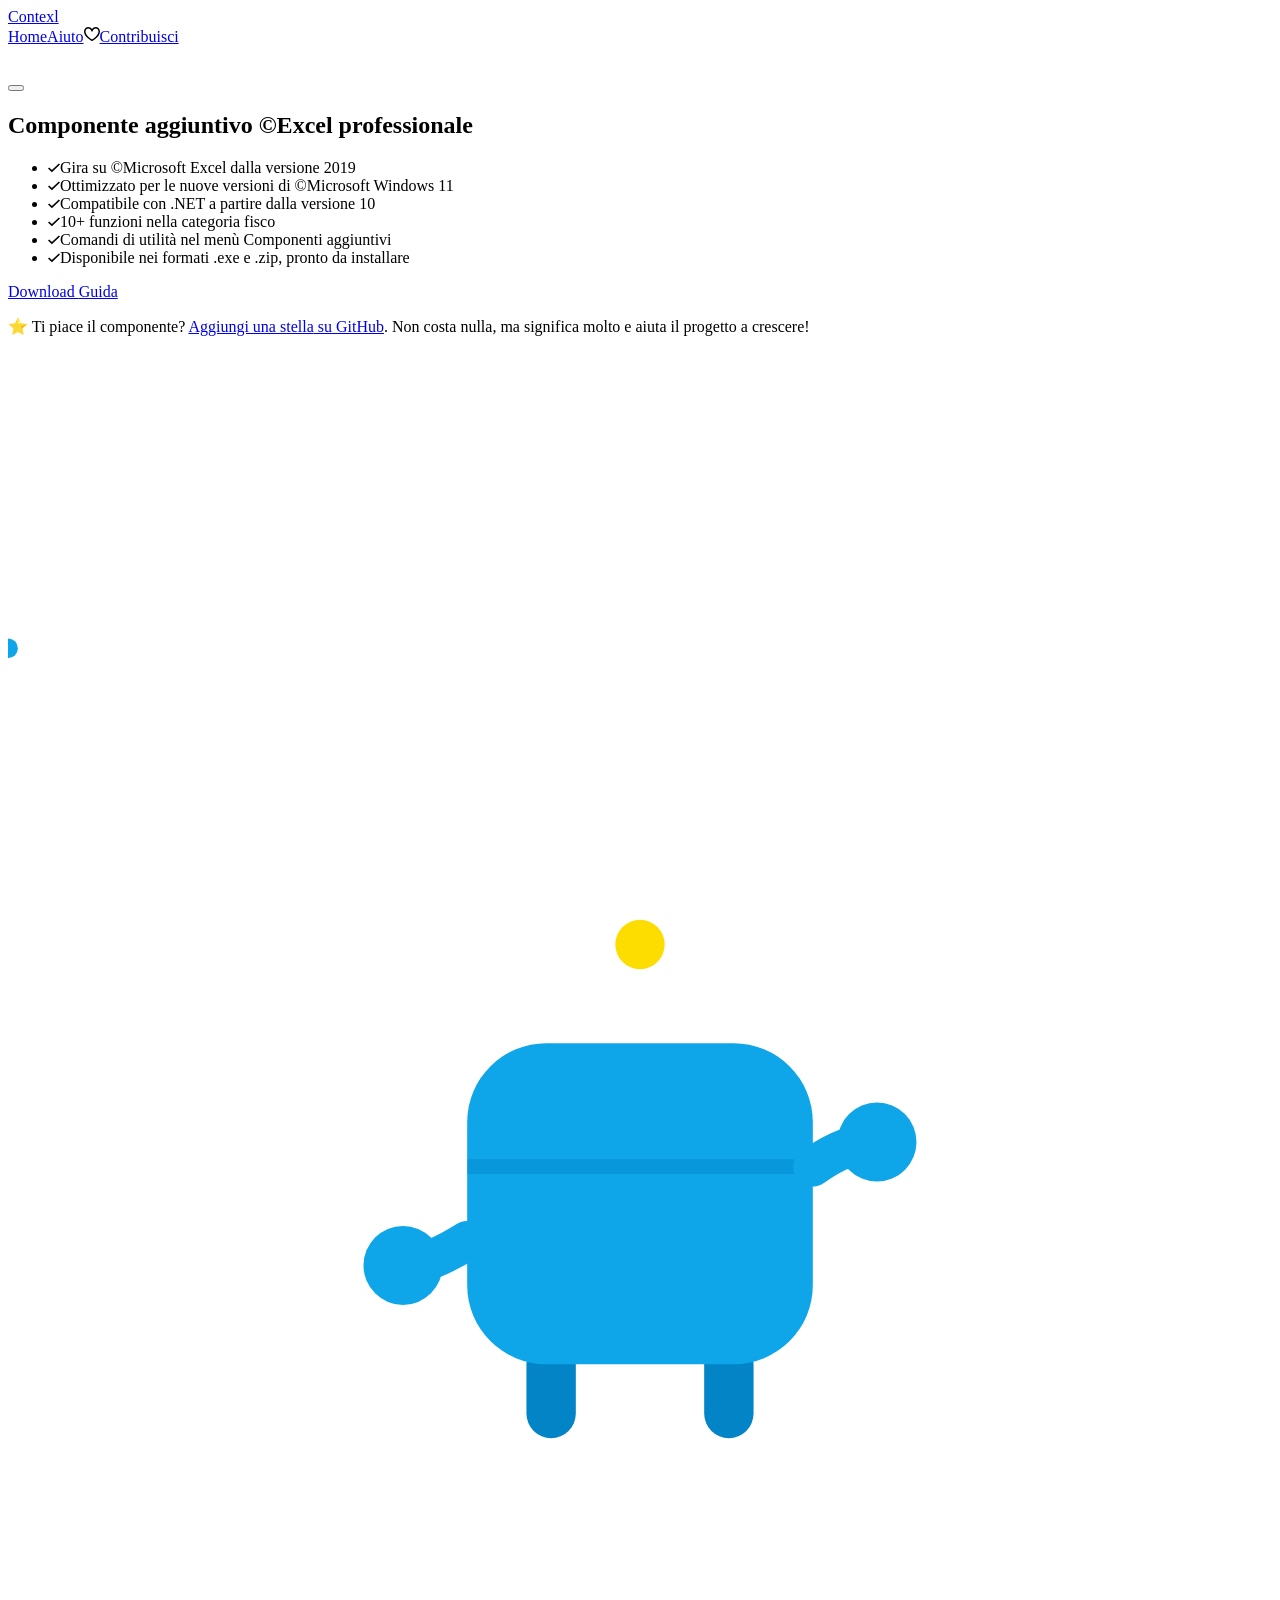
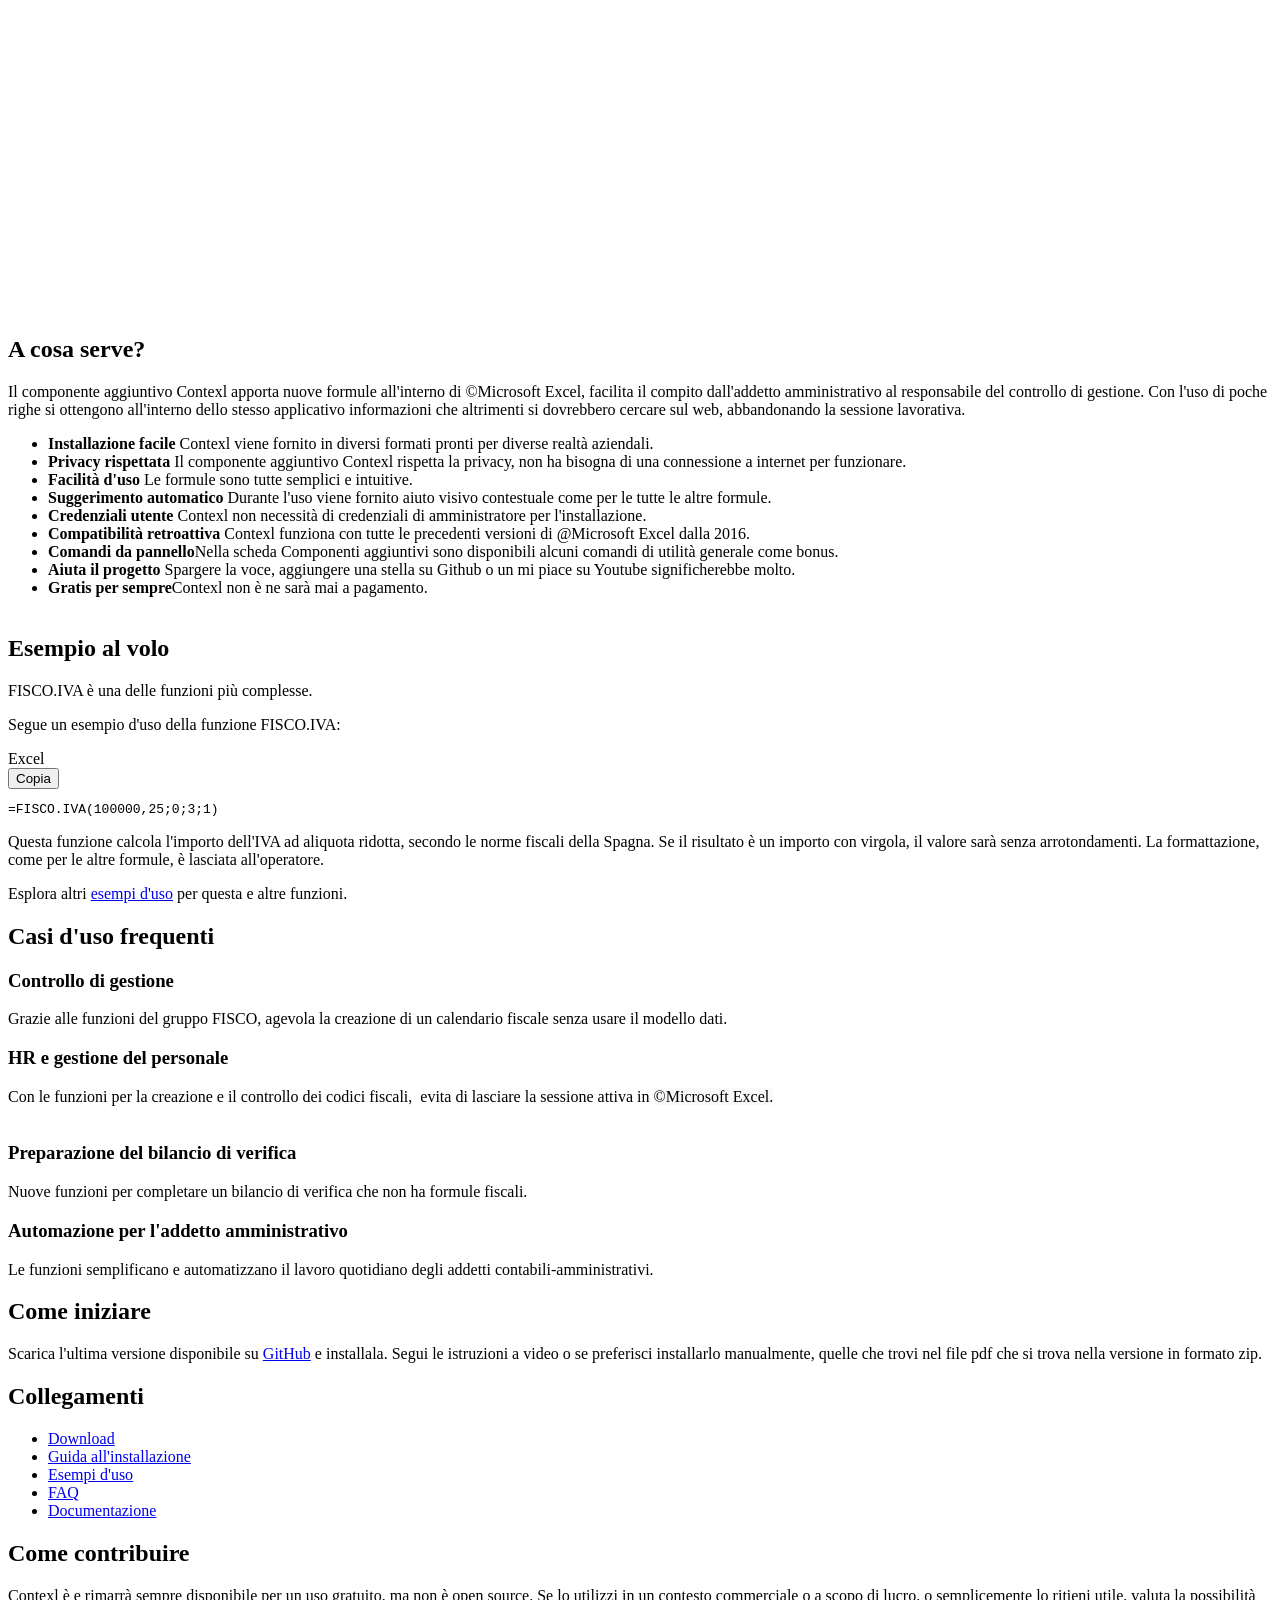
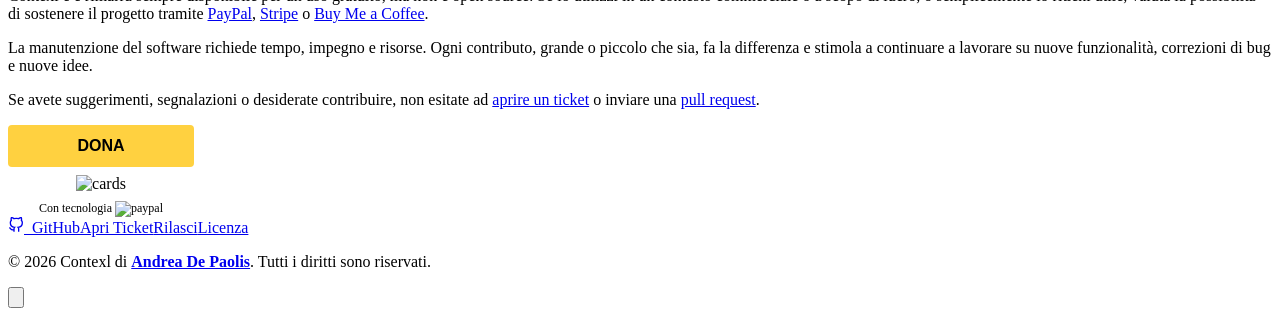
==== index.html @ 37ba0ae5 "Add files via upload" ====
<!DOCTYPE html>
<html data-bs-theme="light" lang="it" data-theme="light">

<head>
    <meta charset="utf-8">
    <meta name="viewport" content="width=device-width, initial-scale=1.0, shrink-to-fit=no">
    <title>Contexl - Componente aggiuntivo professionale</title>
    <link rel="stylesheet" href="assets/bootstrap/css/bootstrap.min.css">
    <link rel="stylesheet" href="assets/css/styles.min.css">
<script src="main.js"></script>
<script src="https://www.paypal.com/sdk/js?client-id=BAAHkOGiuyd2iNmfBB-Cjw0brHbDSyzAOmmFbM7K9xGshnULQx1wae1XHK-_aIw20QmLgxrVrtT_8zZmTE&components=hosted-buttons&disable-funding=venmo&currency=EUR">
</script>
</head>

<body>
    <header>
        <nav class="header-nav"><a class="header-contexl" href="https://www.andreadepaolis.com/" aria-current="page">Contexl</a>
            <div id="nav-links" class="nav-links"><a href="https://www.andreadepaolis.com" class="header-link selected" aria-current="page">Home</a><a class="header-link" href="guida.html" target="_blank" rel="noopener noreferrer" aria-label="Vedi documentazione" title="Vedi documentazione">Aiuto</a><a class="header-link support-link" href="#support" aria-label="Contribuisci" title="Contribuisci"><svg aria-hidden="true" height="16" viewbox="0 0 16 16" width="16" data-view-component="true" class="heart"><path d="m8 14.25.345.666a.75.75 0 0 1-.69 0l-.008-.004-.018-.01a7.152 7.152 0 0 1-.31-.17 22.055 22.055 0 0 1-3.434-2.414C2.045 10.731 0 8.35 0 5.5 0 2.836 2.086 1 4.25 1 5.797 1 7.153 1.802 8 3.02 8.847 1.802 10.203 1 11.75 1 13.914 1 16 2.836 16 5.5c0 2.85-2.045 5.231-3.885 6.818a22.066 22.066 0 0 1-3.744 2.584l-.018.01-.006.003h-.002ZM4.25 2.5c-1.336 0-2.75 1.164-2.75 3 0 2.15 1.58 4.144 3.365 5.682A20.58 20.58 0 0 0 8 13.393a20.58 20.58 0 0 0 3.135-2.211C12.92 9.644 14.5 7.65 14.5 5.5c0-1.836-1.414-3-2.75-3-1.373 0-2.609.986-3.029 2.456a.749.749 0 0 1-1.442 0C6.859 3.486 5.623 2.5 4.25 2.5Z"></path></svg>Contribuisci</a></div>
            <div class="header-actions"><a class="github-link" href="https://github.com/AndreaMDePaolis/Contexl" target="_blank" rel="noopener noreferrer" aria-label="vai al repository di GitHub" title="vai al repository di GitHub"><svg height="24" viewbox="0 0 16 16" width="24" aria-hidden="true" fill="white"><path fill-rule="evenodd" d="M8 0C3.58 0 0 3.58 0 8a8.01 8.01 0 0 0 5.47 7.59c.4.07.55-.17.55-.38
             0-.19-.01-.82-.01-1.49-2 .37-2.53-.49-2.69-.94-.09-.23-.48-.94-.82-1.13-.28-.15-.68-.52
             -.01-.53.63-.01 1.08.58 1.23.82.72 1.21 1.87.87 2.33.66.07-.52.28-.87.51-1.07
             -1.78-.2-3.64-.89-3.64-3.95 0-.87.31-1.59.82-2.15-.08-.2-.36-1.02.08-2.12
             0 0 .67-.21 2.2.82a7.65 7.65 0 0 1 4 0c1.53-1.03 2.2-.82 2.2-.82.44 1.1.16 1.92
             .08 2.12.51.56.82 1.27.82 2.15 0 3.07-1.87 3.75-3.65 3.95.29.25.54.73.54 1.48
             0 1.07-.01 1.93-.01 2.2 0 .21.15.46.55.38A8.01 8.01 0 0 0 16 8c0-4.42-3.58-8-8-8z"></path></svg></a></div>
            <div class="hamburger-container"><button class="hamburger" id="hamburger-menu" aria-label="Toggle navigation" aria-expanded="false" type="button"><span></span><span></span><span></span></button></div>
            <div class="nav-overlay" aria-hidden="true"></div>
        </nav>
        <section class="hero">
            <div class="hero-container">
                <div class="hero-text">
                    <h1>Componente aggiuntivo ©Excel professionale</h1>
                    <ul class="hero-list">
                        <li><svg class="check-icon" width="12" height="10" viewbox="0 0 12 10" fill="none" xmlns="http://www.w3.org/2000/svg"><path d="M10.8519 0.52594L3.89189 7.10404L1.14811 4.51081L0 5.59592L3.89189 9.27426L12 1.61105L10.8519 0.52594Z" fill="currentColor"></path></svg><span>Gira su ©Microsoft Excel dalla versione 2019</span></li>
                        <li><svg class="check-icon" width="12" height="10" viewbox="0 0 12 10" fill="none" xmlns="http://www.w3.org/2000/svg"><path d="M10.8519 0.52594L3.89189 7.10404L1.14811 4.51081L0 5.59592L3.89189 9.27426L12 1.61105L10.8519 0.52594Z" fill="currentColor"></path></svg><span>Ottimizzato per le nuove versioni di ©Microsoft Windows 11</span></li>
                        <li><svg class="check-icon" width="12" height="10" viewbox="0 0 12 10" fill="none" xmlns="http://www.w3.org/2000/svg"><path d="M10.8519 0.52594L3.89189 7.10404L1.14811 4.51081L0 5.59592L3.89189 9.27426L12 1.61105L10.8519 0.52594Z" fill="currentColor"></path></svg><span>Compatibile con .NET a partire dalla versione 10</span></li>
                        <li><svg class="check-icon" width="12" height="10" viewbox="0 0 12 10" fill="none" xmlns="http://www.w3.org/2000/svg"><path d="M10.8519 0.52594L3.89189 7.10404L1.14811 4.51081L0 5.59592L3.89189 9.27426L12 1.61105L10.8519 0.52594Z" fill="currentColor"></path></svg><span>10+ funzioni nella categoria fisco</span></li>
                        <li><svg class="check-icon" width="12" height="10" viewbox="0 0 12 10" fill="none" xmlns="http://www.w3.org/2000/svg"><path d="M10.8519 0.52594L3.89189 7.10404L1.14811 4.51081L0 5.59592L3.89189 9.27426L12 1.61105L10.8519 0.52594Z" fill="currentColor"></path></svg><span>Comandi di utilità nel menù Componenti aggiuntivi</span></li>
                        <li><svg class="check-icon" width="12" height="10" viewbox="0 0 12 10" fill="none" xmlns="http://www.w3.org/2000/svg"><path d="M10.8519 0.52594L3.89189 7.10404L1.14811 4.51081L0 5.59592L3.89189 9.27426L12 1.61105L10.8519 0.52594Z" fill="currentColor"></path></svg><span>Disponibile nei formati .exe e .zip, pronto da installare</span></li>
                    </ul>
                    <div class="cta"><a class="cta-btn" href="https://github.com/AndreaMDePaolis/Contexl/releases/latest" target="_blank" rel="noopener noreferrer" aria-label="Download">Download </a><a class="cta-btn cta-btn-secondary" href="guida.html" target="_blank" rel="noopener noreferrer" aria-label="Comincia">Guida</a></div>
                    <div class="star">
                        <p>⭐ Ti piace il componente?&nbsp;<a href="https://github.com/AndreaMDePaolis/contexl/">Aggiungi una stella</a><a href="https://github.com/AndreaMDePaolis/contexl/" target="_blank">&nbsp;su GitHub</a>. Non costa nulla, ma significa molto e aiuta il progetto a crescere!</p>
                    </div>
                </div>
                <div class="hero-figure"><svg class="mascot-contexl" xmlns="http://www.w3.org/2000/svg" viewBox="0 -120 512 632" aria-hidden="true">
                            <line stroke="#99CBD7" stroke-width="14"></line>
                            <line stroke="#99CBD7" stroke-width="14"></line>
                            <line stroke="#99CBD7" stroke-width="14"></line>
                            <line stroke="#99CBD7" stroke-width="14"></line>
                            <line stroke="#99CBD7" stroke-width="14"></line>
                            <line stroke="#99CBD7" stroke-width="14"></line>
                            <line stroke="#99CBD7" stroke-width="14"></line>
                            <line stroke="#99CBD7" stroke-width="14"></line>
                            <rect x="210" y="280" width="20" height="40" rx="10" fill="#0284c7"></rect>
                            <rect x="282" y="280" width="20" height="40" rx="10" fill="#0284c7"></rect>
                            <rect x="186" y="160" width="140" height="130" rx="32" fill="#0ea5e9"></rect>
                            <path d="M 186 210 L 326 210" stroke="#0284c7" stroke-width="6" opacity="0.4"></path>
                            <line stroke="#0ea5e9" stroke-width="8" stroke-linecap="round"></line>
                            <circle cx="256" cy="120" r="10" fill="#FDDD00"></circle>
                            <path d="M 186 240 Q 170 250 160 250" fill="none" stroke="#0ea5e9" stroke-width="16" stroke-linecap="round"></path>
                            <circle cx="160" cy="250" r="16" fill="#0ea5e9"></circle>
                            <path d="M 326 210 Q 340 200 352 200" fill="none" stroke="#0ea5e9" stroke-width="16" stroke-linecap="round"></path>
                            <circle cx="352" cy="200" r="16" fill="#0ea5e9"></circle>
                        </svg></div>
            </div>
        </section>
    </header>
    <main class="container">
        <section class="features-grid">
            <h2>A cosa serve?</h2>
            <p class="features-intro">Il componente aggiuntivo Contexl apporta nuove formule all'interno di ©Microsoft Excel, facilita il compito dall'addetto amministrativo al responsabile del controllo di gestione. Con l'uso di poche righe si ottengono all'interno dello stesso applicativo informazioni che altrimenti si dovrebbero cercare sul web, abbandonando la sessione lavorativa.</p>
            <ul>
                <li><strong>Installazione facile</strong> Contexl viene fornito in diversi formati pronti per diverse realtà aziendali. </li>
                <li><strong>Privacy rispettata</strong> Il componente aggiuntivo Contexl rispetta la privacy, non ha bisogna di una connessione a internet per funzionare. </li>
                <li><strong>Facilità d'uso</strong> Le formule sono tutte semplici e intuitive. </li>
                <li><strong>Suggerimento automatico</strong> Durante l'uso viene fornito aiuto visivo contestuale come per le tutte le altre formule. </li>
                <li><strong>Credenziali utente</strong> Contexl non necessità di credenziali di amministratore per l'installazione.</li>
                <li><strong>Compatibilità retroattiva</strong> Contexl funziona con tutte le precedenti versioni di @Microsoft Excel dalla 2016. </li>
                <li><strong>Comandi da pannello</strong>Nella scheda Componenti aggiuntivi sono disponibili alcuni comandi di utilità generale come bonus. </li>
                <li><strong>Aiuta il progetto</strong> Spargere la voce, aggiungere una stella su Github o un mi piace su Youtube significherebbe molto.</li>
                <li><strong>Gratis per sempre</strong>Contexl non è ne sarà mai a pagamento.<br><br></li>
            </ul>
        </section>
        <section>
            <h2>Esempio al volo</h2>
            <p>FISCO.IVA è una delle funzioni più complesse.</p>
            <p>Segue un esempio d'uso della funzione FISCO.IVA:</p>
            <div class="code-block">
                <div class="code-header"><span>Excel</span></div><button class="copy-btn" type="button" aria-label="Copia l'esempio">Copia</button><pre><code>=FISCO.IVA(100000,25;0;3;1)</code></pre>
            </div>
            <p>Questa funzione calcola l'importo dell'IVA ad aliquota ridotta, secondo le norme fiscali della Spagna. Se il risultato è un importo con virgola,&nbsp;il valore sarà senza arrotondamenti. La formattazione, come per le altre formule, è lasciata all'operatore.</p>
            <p>Esplora altri&nbsp;<a href="https://contexl.ilgeko.net" target="_blank">esempi d'uso</a>&nbsp;per questa e altre funzioni.</p>
        </section>
        <section class="use-cases">
            <h2>Casi d'uso frequenti</h2>
            <div class="use-cases-grid">
                <div class="use-case-item">
                    <h3>Controllo di gestione</h3>
                    <p>Grazie alle funzioni del gruppo FISCO, agevola la creazione di un calendario fiscale senza usare il modello dati.</p>
                </div>
                <div class="use-case-item">
                    <h3>HR e gestione del personale</h3>
                    <p>Con le funzioni per la creazione e il controllo dei codici fiscali,&nbsp; evita di lasciare la sessione attiva in&nbsp;<span style="background-color: rgb(249, 249, 249);">©Microsoft Excel.</span><br><br></p>
                </div>
                <div class="use-case-item">
                    <h3>Preparazione del bilancio di verifica</h3>
                    <p>Nuove funzioni per completare un bilancio di verifica che non ha formule fiscali.</p>
                </div>
                <div class="use-case-item">
                    <h3>Automazione per l'addetto amministrativo</h3>
                    <p>Le funzioni semplificano e automatizzano il lavoro quotidiano degli addetti contabili-amministrativi.</p>
                </div>
            </div>
        </section>
        <section></section>
        <section>
            <h2>Come iniziare</h2>
            <p>Scarica l'ultima versione disponibile su&nbsp;<a href="https://github.com/AndreaMDePaolis/Contexl/releases/latest" target="_blank">GitHub</a>&nbsp;e installala. Segui le istruzioni a video o se preferisci installarlo manualmente, quelle che trovi nel file pdf che si trova nella versione in formato zip.</p>
        </section>
        <section>
            <h2>Collegamenti</h2>
            <ul>
                <li><a href="https://github.com/AndreaMDePaolis/Contexl/releases/latest" target="_blank">Download</a></li>
                <li><a href="https://github.com/AndreaMDePaolis/Contexl#" target="_blank">Guida </a><a href="guida.html#installazione" target="_blank">all'installazione</a></li>
                <li><a href="guida.html#esempi" target="_blank">Esempi d'uso</a></li>
                <li><a href="guida.html#faq" target="_blank">FAQ</a></li>
                <li><a href="guida.html" target="_blank">Documentazione</a></li>
            </ul>
        </section>
        <section id="support">
            <h2>Come contribuire</h2>
            <p>Contexl è e rimarrà sempre disponibile per un uso gratuito, ma non è open source. Se lo utilizzi in un contesto commerciale o a scopo di lucro, o semplicemente lo ritieni utile, valuta la possibilità di sostenere il progetto tramite <a href="#containpaypal">PayPal</a>, <a href="https://donate.stripe.com/3cI5kD2RDdowadka6m38400" title="Stripe">Stripe</a>&nbsp;o&nbsp;<a href="https://www.buymeacoffee.com/andreamdepaolis" target="_blank" title="Buy me a coffee">Buy Me a Coffee</a>.</p>
            <p>La manutenzione del software richiede tempo, impegno e risorse. Ogni contributo, grande o piccolo che sia, fa la differenza e stimola a continuare a lavorare su nuove funzionalità, correzioni di bug e nuove idee.</p>
            <p>Se avete suggerimenti, segnalazioni o desiderate contribuire, non esitate ad <a href="https://github.com/AndreaMDePaolis/Contexl/issues" target="_blank">aprire un ticket</a>&nbsp;o inviare una&nbsp;<a href="https://github.com/AndreaMDePaolis/Contexl/pulls" target="_blank">pull request</a>.</p>
            <div id="containpaypal"><div>
  <style>.pp-CXESKQQCPYN6Y{text-align:center;border:none;border-radius:0.25rem;min-width:11.625rem;padding:0 2rem;height:2.625rem;font-weight:bold;background-color:#FFD140;color:#000000;font-family:"Helvetica Neue",Arial,sans-serif;font-size:1rem;line-height:1.25rem;cursor:pointer;}</style>
  <form action="https://www.paypal.com/ncp/payment/CXESKQQCPYN6Y" method="post" target="_blank" style="display:inline-grid;justify-items:center;align-content:start;gap:0.5rem;">
    <input class="pp-CXESKQQCPYN6Y" type="submit" value="DONA" />
    <img src=https://www.paypalobjects.com/images/Debit_Credit_APM.svg alt="cards" />
    <section style="font-size: 0.75rem;"> Con tecnologia <img src="https://www.paypalobjects.com/paypal-ui/logos/svg/paypal-wordmark-color.svg" alt="paypal" style="height:0.875rem;vertical-align:middle;"/></section>
  </form>
</div></div>
        </section>
    </main>
    <footer>
        <div class="footer-links"><a href="https://github.com/AndreaMDePaolis/Contexl" target="_blank" rel="noopener noreferrer"><svg class="icon" width="16" height="16" viewbox="0 0 24 24" fill="none" stroke="currentColor" stroke-width="2"><path d="M9 19c-5 1.5-5-2.5-7-3m14 6v-3.87a3.37 3.37 0 0 0-.94-2.61c3.14-.35 6.44-1.54 6.44-7A5.44 5.44 0 0 0 20 4.77 5.07 5.07 0 0 0 19.91 1S18.73.65 16 2.48a13.38 13.38 0 0 0-7 0C6.27.65 5.09 1 5.09 1A5.07 5.07 0 0 0 5 4.77a5.44 5.44 0 0 0-1.5 3.78c0 5.42 3.3 6.61 6.44 7A3.37 3.37 0 0 0 9 18.13V22"></path></svg>&nbsp; GitHub</a><a href="https://github.com/AndreaMDePaolis/Contexl/issues" target="_blank" rel="noopener noreferrer">Apri Ticket</a><a href="https://github.com/AndreaMDePaolis/Contexl/releases" target="_blank" rel="noopener noreferrer">Rilasci</a><a href="https://github.com/AndreaMDePaolis/Contexl/blob/main/LICENSE" target="_blank" rel="noopener noreferrer">Licenza</a></div>
        <p>© <span id="year">2026</span> Contexl di <a href="https://github.com/AndreaMDePaolis"><strong>Andrea De Paolis</strong></a>. Tutti i diritti sono riservati.</p>
    </footer><button id="back-to-top" type="button" aria-label="Back to top" title="Back to top"><svg viewbox="0 0 24 24"><path fill-rule="evenodd" d="M11.4697 8.46967C11.7626 8.17678 12.2374 8.17678 12.5303 8.46967L18.5303 14.4697C18.8232 14.7626 18.8232 15.2374 18.5303 15.5303C18.2374 15.8232 17.7626 15.8232 17.4697 15.5303L12 10.0607L6.53033 15.5303C6.23744 15.8232 5.76256 15.8232 5.46967 15.5303C5.17678 15.2374 5.17678 14.7626 5.46967 14.4697L11.4697 8.46967Z"></path></svg></button>
    <script src="assets/bootstrap/js/bootstrap.min.js"></script>
    <script src="assets/js/script.min.js"></script>
</body>

</html>
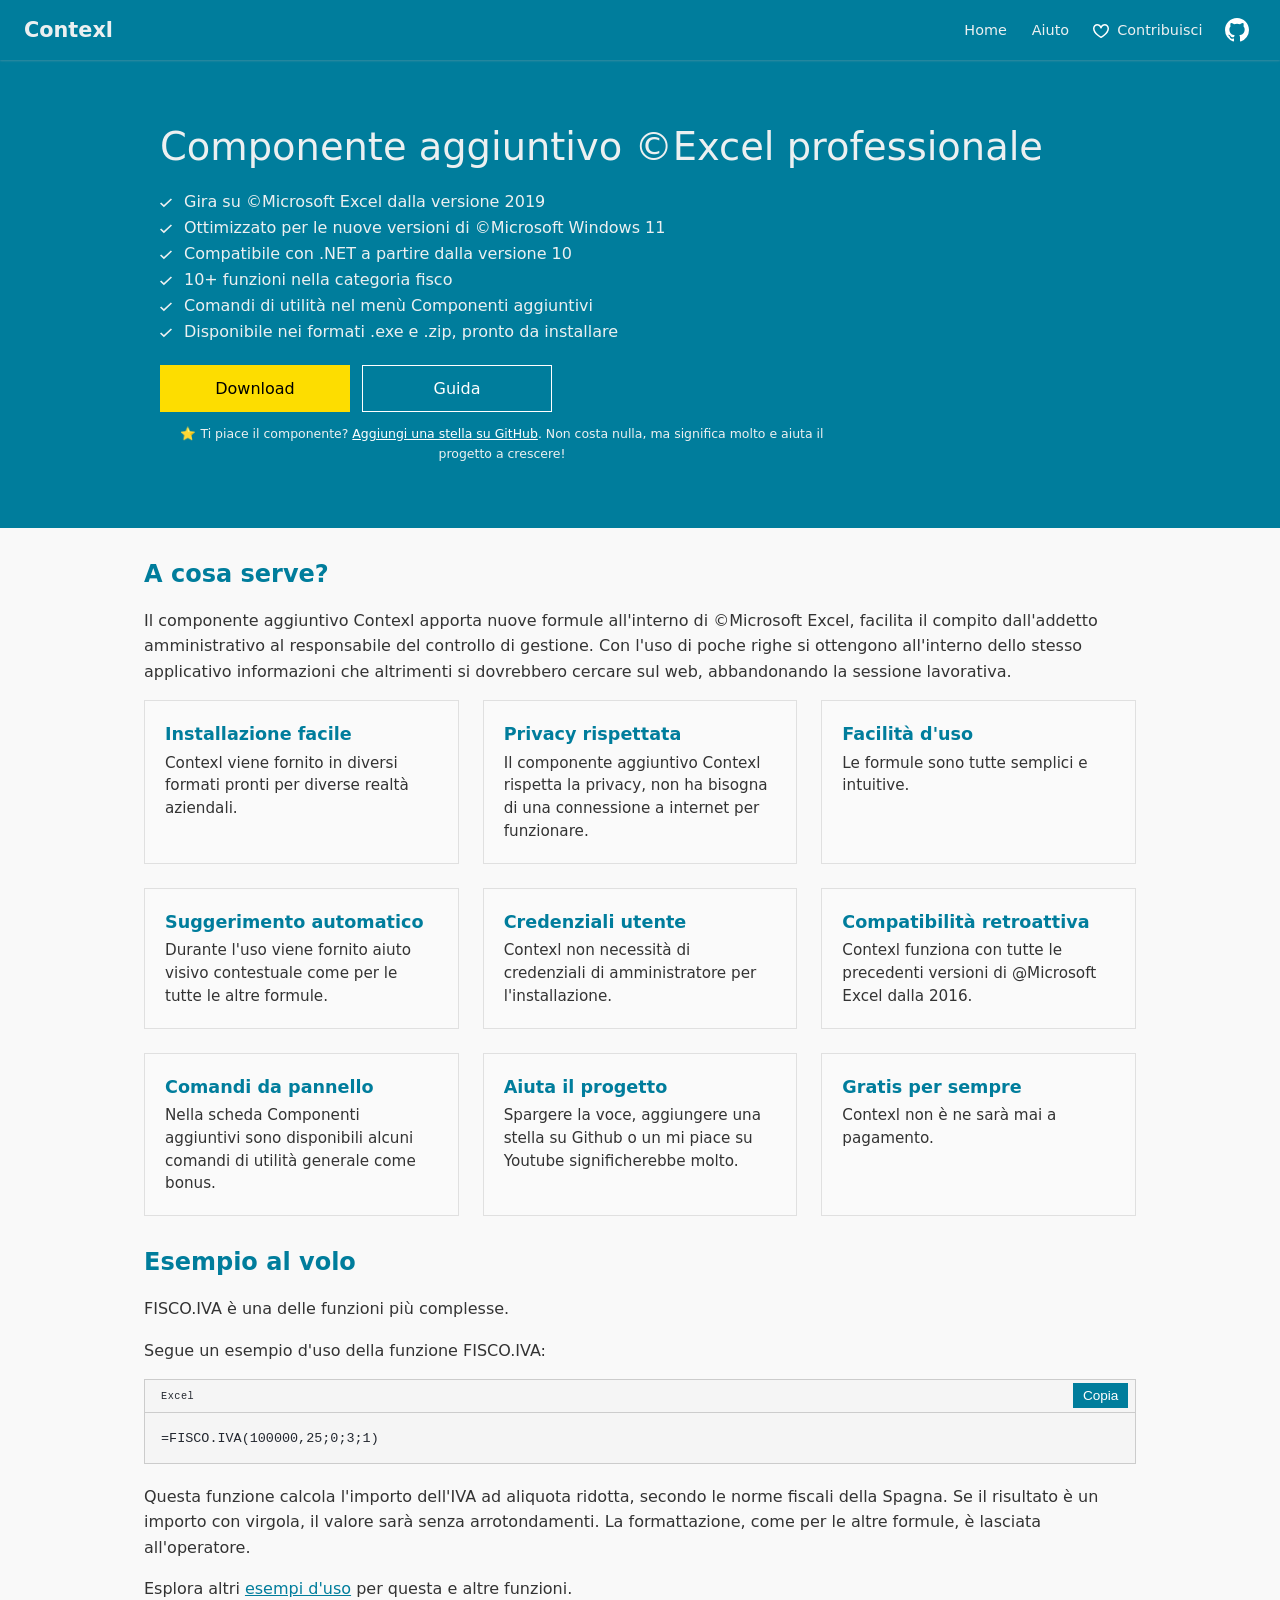
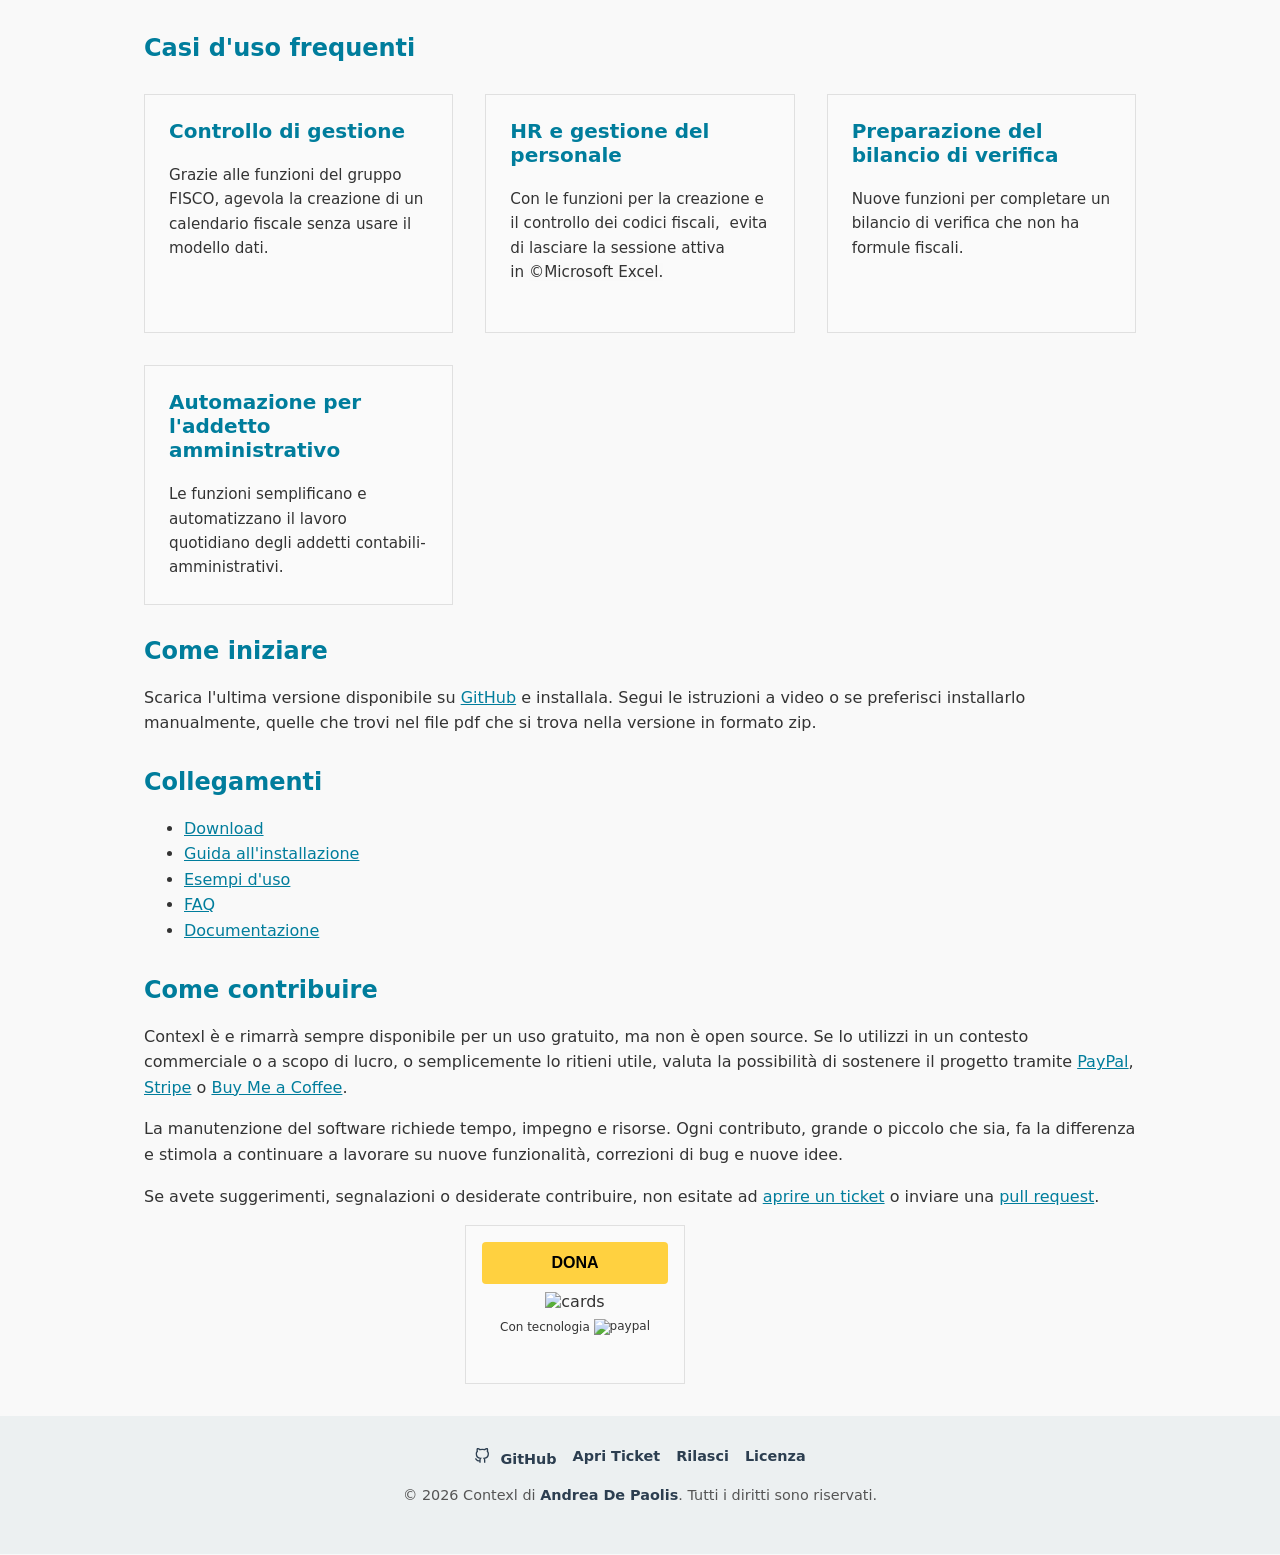
==== commit 428f803f: "Update link for usage examples in index.html" ====
--- a/index.html
+++ b/index.html
@@ -90,7 +90,7 @@
                 <div class="code-header"><span>Excel</span></div><button class="copy-btn" type="button" aria-label="Copia l'esempio">Copia</button><pre><code>=FISCO.IVA(100000,25;0;3;1)</code></pre>
             </div>
             <p>Questa funzione calcola l'importo dell'IVA ad aliquota ridotta, secondo le norme fiscali della Spagna. Se il risultato è un importo con virgola,&nbsp;il valore sarà senza arrotondamenti. La formattazione, come per le altre formule, è lasciata all'operatore.</p>
-            <p>Esplora altri&nbsp;<a href="https://contexl.ilgeko.net" target="_blank">esempi d'uso</a>&nbsp;per questa e altre funzioni.</p>
+            <p>Esplora altri&nbsp;<a href="guida.html#esempi" target="_blank">esempi d'uso</a>&nbsp;per questa e altre funzioni.</p>
         </section>
         <section class="use-cases">
             <h2>Casi d'uso frequenti</h2>
@@ -151,4 +151,4 @@
     <script src="assets/js/script.min.js"></script>
 </body>
 
-</html>+</html>
--- a/assets/css/styles.min.css
+++ b/assets/css/styles.min.css
@@ -0,0 +1 @@
+.features-grid li:hover,.use-case-item:hover{border-color:var(--primary)}:root,[data-bs-theme=light]{--bs-primary:#007d9c;--bs-primary-rgb:0,125,156;--bs-primary-text-emphasis:#00323E;--bs-primary-bg-subtle:#CCE5EB;--bs-primary-border-subtle:#99CBD7;--bs-success:#18b56c;--bs-success-rgb:24,181,108;--bs-success-text-emphasis:#0A482B;--bs-success-bg-subtle:#D1F0E2;--bs-success-border-subtle:#A3E1C4;--bs-info:#61b2c2;--bs-info-rgb:97,178,194;--bs-info-text-emphasis:#27474E;--bs-info-bg-subtle:#DFF0F3;--bs-info-border-subtle:#C0E0E7;--bs-warning:#fddd00;--bs-warning-rgb:253,221,0;--bs-warning-text-emphasis:#655800;--bs-warning-bg-subtle:#FFF8CC;--bs-warning-border-subtle:#FEF199}.btn-primary{--bs-btn-color:#fff;--bs-btn-bg:#007d9c;--bs-btn-border-color:#007d9c;--bs-btn-hover-color:#fff;--bs-btn-hover-bg:#006A85;--bs-btn-hover-border-color:#00647D;--bs-btn-focus-shadow-rgb:217,236,240;--bs-btn-active-color:#fff;--bs-btn-active-bg:#00647D;--bs-btn-active-border-color:#005E75;--bs-btn-disabled-color:#fff;--bs-btn-disabled-bg:#007d9c;--bs-btn-disabled-border-color:#007d9c}.btn-outline-primary{--bs-btn-color:#007d9c;--bs-btn-border-color:#007d9c;--bs-btn-focus-shadow-rgb:0,125,156;--bs-btn-hover-color:#fff;--bs-btn-hover-bg:#007d9c;--bs-btn-hover-border-color:#007d9c;--bs-btn-active-color:#fff;--bs-btn-active-bg:#007d9c;--bs-btn-active-border-color:#007d9c;--bs-btn-disabled-color:#007d9c;--bs-btn-disabled-bg:transparent;--bs-btn-disabled-border-color:#007d9c}.btn-success{--bs-btn-color:#000000;--bs-btn-bg:#18b56c;--bs-btn-border-color:#18b56c;--bs-btn-hover-color:#000000;--bs-btn-hover-bg:#3BC082;--bs-btn-hover-border-color:#2FBC7B;--bs-btn-focus-shadow-rgb:4,27,16;--bs-btn-active-color:#000000;--bs-btn-active-bg:#46C489;--bs-btn-active-border-color:#2FBC7B;--bs-btn-disabled-color:#000000;--bs-btn-disabled-bg:#18b56c;--bs-btn-disabled-border-color:#18b56c}.btn-outline-success{--bs-btn-color:#18b56c;--bs-btn-border-color:#18b56c;--bs-btn-focus-shadow-rgb:24,181,108;--bs-btn-hover-color:#000000;--bs-btn-hover-bg:#18b56c;--bs-btn-hover-border-color:#18b56c;--bs-btn-active-color:#000000;--bs-btn-active-bg:#18b56c;--bs-btn-active-border-color:#18b56c;--bs-btn-disabled-color:#18b56c;--bs-btn-disabled-bg:transparent;--bs-btn-disabled-border-color:#18b56c}.btn-info{--bs-btn-color:#000000;--bs-btn-bg:#61b2c2;--bs-btn-border-color:#61b2c2;--bs-btn-hover-color:#000000;--bs-btn-hover-bg:#79BECB;--bs-btn-hover-border-color:#71BAC8;--bs-btn-focus-shadow-rgb:15,27,29;--bs-btn-active-color:#000000;--bs-btn-active-bg:#81C1CE;--bs-btn-active-border-color:#71BAC8;--bs-btn-disabled-color:#000000;--bs-btn-disabled-bg:#61b2c2;--bs-btn-disabled-border-color:#61b2c2}.btn-outline-info{--bs-btn-color:#61b2c2;--bs-btn-border-color:#61b2c2;--bs-btn-focus-shadow-rgb:97,178,194;--bs-btn-hover-color:#000000;--bs-btn-hover-bg:#61b2c2;--bs-btn-hover-border-color:#61b2c2;--bs-btn-active-color:#000000;--bs-btn-active-bg:#61b2c2;--bs-btn-active-border-color:#61b2c2;--bs-btn-disabled-color:#61b2c2;--bs-btn-disabled-bg:transparent;--bs-btn-disabled-border-color:#61b2c2}.btn-warning{--bs-btn-color:#000000;--bs-btn-bg:#fddd00;--bs-btn-border-color:#fddd00;--bs-btn-hover-color:#000000;--bs-btn-hover-bg:#FDE226;--bs-btn-hover-border-color:#FDE019;--bs-btn-focus-shadow-rgb:38,33,0;--bs-btn-active-color:#000000;--bs-btn-active-bg:#FDE433;--bs-btn-active-border-color:#FDE019;--bs-btn-disabled-color:#000000;--bs-btn-disabled-bg:#fddd00;--bs-btn-disabled-border-color:#fddd00}.btn-outline-warning{--bs-btn-color:#fddd00;--bs-btn-border-color:#fddd00;--bs-btn-focus-shadow-rgb:253,221,0;--bs-btn-hover-color:#000000;--bs-btn-hover-bg:#fddd00;--bs-btn-hover-border-color:#fddd00;--bs-btn-active-color:#000000;--bs-btn-active-bg:#fddd00;--bs-btn-active-border-color:#fddd00;--bs-btn-disabled-color:#fddd00;--bs-btn-disabled-bg:transparent;--bs-btn-disabled-border-color:#fddd00}lite-youtube{contain:content;cursor:pointer;background-color:#000;background-position:50%;background-size:cover;max-width:720px;display:block;position:relative}lite-youtube:before{content:attr(data-title);color:#eee;text-shadow:0 0 2px #00000080;white-space:nowrap;text-overflow:ellipsis;box-sizing:border-box;background-image:linear-gradient(#000000ab 0,#0000008a 14%,#00000026 54%,#0000000d 72%,#0000 94%);width:100%;height:99px;padding:25px 20px;font-family:YouTube Noto,Roboto,Arial,Helvetica,sans-serif;font-size:18px;display:block;position:absolute;top:0;overflow:hidden}.support-link:hover .heart,lite-youtube:hover:before{color:#fff}lite-youtube:after{content:"";padding-bottom:56.25%;display:block}.video-container lite-youtube,lite-youtube>iframe{border:0;width:100%;height:100%;position:absolute;top:0;left:0}lite-youtube>.lyt-playbtn{cursor:pointer;z-index:1;filter:grayscale();background:url("data:image/svg+xml;utf8,<svg xmlns=\"http://www.w3.org/2000/svg\" viewBox=\"0 0 68 48\"><path d=\"M66.52 7.74c-.78-2.93-2.49-5.41-5.42-6.19C55.79.13 34 0 34 0S12.21.13 6.9 1.55c-2.93.78-4.63 3.26-5.42 6.19C.06 13.05 0 24 0 24s.06 10.95 1.48 16.26c.78 2.93 2.49 5.41 5.42 6.19C12.21 47.87 34 48 34 48s21.79-.13 27.1-1.55c2.93-.78 4.64-3.26 5.42-6.19C67.94 34.95 68 24 68 24s-.06-10.95-1.48-16.26z\" fill=\"red\"/><path d=\"M45 24 27 14v20\" fill=\"white\"/></svg>") 50%/68px 48px no-repeat;border:0;width:100%;height:100%;transition:filter .1s cubic-bezier(0,0,.2,1);display:block;position:absolute}lite-youtube .lyt-playbtn:focus,lite-youtube:hover>.lyt-playbtn{filter:none}lite-youtube.lyt-activated{cursor:unset}lite-youtube.lyt-activated:before,lite-youtube.lyt-activated>.lyt-playbtn{opacity:0;pointer-events:none}.lyt-visually-hidden{clip:rect(0 0 0 0);clip-path:inset(50%);white-space:nowrap;width:1px;height:1px;position:absolute;overflow:hidden}:root{--font-family:system-ui,-apple-system,BlinkMacSystemFont,"Segoe UI",Helvetica,Arial,Roboto,sans-serif,"Apple Color Emoji","Segoe UI Emoji";--primary:#007d9c;--secondary:#007d9c;--dark:#2c3e50;--light:#ecf0f1;--blockquote-bg:#edf1f2;--bg-color:#f9f9f9;--text-color:#333;--header-dark:#007d9c;--header-light:#ecf0f1;--nav-hover:#006a85;--focus-border:#4c9fff;--btn-bg:var(--primary);--btn-text:#fff;--custom-btn-text:#000;--custom-btn-bg:#fddd00;--custom-btn-hover:#fddd00;--code-bg:#f5f5f5;--code-color:#23272f;--code-border:#ccc;--code-comment:#818181;--code-radius:0;--code-font:"JetBrains Mono","Cascadia Code","Segoe UI Mono","Consolas",monospace;--code-btn-bg:#007d9c;--code-btn-bg-hover:#006a85;--code-btn-color:#fff;--code-btn-padding:0.3rem 0.6rem;--code-btn-font-size:0.85rem;--code-btn-radius:0;--form-bg:#fafafa;--form-border:#e0e0e0;--form-focus-border:var(--header-dark);--border:#f2f2f2;--border-radius:0;--input-bg:#fff;--placeholder-text-color:#727272;--footer-bg:var(--light);--footer-text:#555;--footer-link:var(--dark)}[data-theme=dark]{--primary:#56bfd7;--secondary:#56bfd7;--dark:#ecf0f1;--light:#2c3e50;--blockquote-bg:#1e2b37;--bg-color:#1b1d24;--text-color:#c8c9cb;--header-dark:#08677e;--header-light:#ecf0f1;--nav-hover:#333a45;--focus-border:#4c9fff;--btn-bg:#0077c8;--btn-text:#fff;--custom-btn-text:#000;--custom-btn-bg:#fddd00;--custom-btn-hover:#fddd00;--code-bg:#23272f;--code-color:#dfdfdf;--code-border:#292c3c;--code-comment:#aaa;--code-btn-bg:#0077c8;--code-btn-bg-hover:#106fbf;--form-bg:#23272f;--form-border:#23272f;--form-focus-border:var(--primary);--border:#23272f;--input-bg:#333a45;--placeholder-text-color:#7d8495;--footer-bg:#23272f;--footer-text:#bbb;--footer-link:var(--secondary)}html{scroll-behavior:smooth;scroll-padding-top:1rem}body{font-family:var(--font-family);background-color:var(--bg-color);color:var(--text-color);margin:0}a{color:var(--secondary)}:focus-visible{outline:2px solid var(--focus-border);outline-offset:2px}.container{max-width:992px;min-height:100vh;margin:2rem auto;padding:0 1rem}section{margin-bottom:2rem}section h1,section h2,section h3,section h4{color:var(--primary)}section h3{font-size:16px}section li,section p{margin-left:auto;margin-right:auto;font-size:1rem;line-height:1.6rem}p.blockquote{border-left:4px solid var(--primary);color:var(--text-color);background-color:var(--blockquote-bg);margin:1rem 0;padding:.5rem 1rem}header{background-color:var(--header-dark);color:var(--header-light);text-align:center;flex-direction:column;align-items:center;padding-bottom:0;display:flex}.header-nav{flex-direction:row;justify-content:flex-end;gap:.3rem;width:calc(100% - 2rem);padding:.5rem 1rem;display:flex;box-shadow:0 .0625rem .125rem #ababab4d}.header-contexl{color:var(--header-light);justify-content:center;align-items:center;margin-right:auto;padding:0 .5rem;font-size:1.3rem;font-weight:600;text-decoration:none;display:flex}.header-link{color:var(--header-light);padding:0 .5rem;font-size:.9rem;text-decoration:none}a.logo{margin-right:3px;text-decoration:none}.header-actions a,.header-actions button,.nav-links a,.nav-links button{border-radius:var(--border-radius);justify-content:center;align-items:center;min-width:44px;min-height:44px;display:flex}.header-actions a:hover,.header-actions button:hover,.nav-links a:hover,.nav-links button:hover{background-color:var(--nav-hover)}.header-actions{flex-direction:row;justify-content:flex-end;transition:.3s;display:flex}.github-link svg{fill:var(--btn-text);transition:opacity .2s}.hamburger{cursor:pointer;background:0 0;border:none;flex-direction:column;gap:5px;margin:.6rem 0;display:none}.hamburger span{background-color:#fff;border-radius:2px;width:25px;height:3px;transition:.3s}.hamburger.active{z-index:2000;display:flex;position:fixed}.hamburger.active span:first-child{transform:translateY(8px) rotate(45deg)}.hamburger.active span:nth-child(2){opacity:0}.hamburger.active span:nth-child(3){transform:translateY(-8px) rotate(-45deg)}.nav-overlay{z-index:999;background:#00000080;width:100vw;height:100vh;display:none;position:fixed;top:0;left:0}.nav-links.active~.nav-overlay{display:block}@media (width>=768px){.nav-links{flex-direction:row;justify-content:flex-end;gap:.3rem;width:calc(100% - 2rem);display:flex}div.cta{margin-left:1rem}}@media (width<=768px){.hamburger-container{justify-content:center;align-items:center;width:40px;display:flex}.hamburger{z-index:1001;display:flex}.header-nav{justify-content:flex-end;align-items:center;min-height:50px;display:flex;position:relative}.nav-links{background:var(--header-dark);z-index:1500;flex-direction:column;width:200px;height:100vh;padding:50px 20px;transition:.4s;position:fixed;top:0;right:-100%;box-shadow:-5px 0 15px #00000080}.nav-links.active{right:0}.nav-links .support-link{margin-left:-24px}.header-link{padding:5px 0;font-size:1rem}.header-actions{margin-right:1rem}}.dark-mode-toggle{color:var(--header-light);cursor:pointer;background:0 0;border:none;align-items:center;gap:.4rem;padding:.4rem;font-size:1rem;display:inline-flex}.dark-mode-toggle .icon{stroke-width:2px;stroke:currentColor;fill:none;stroke-linecap:round;stroke-linejoin:round;width:20px;height:20px}.dark-mode-toggle .sun,[data-theme=dark] .dark-mode-toggle .moon{display:none}[data-theme=dark] .dark-mode-toggle{background:var(--header-dark);color:var(--header-light)}[data-theme=dark] .dark-mode-toggle:hover{opacity:.8}[data-theme=dark] .dark-mode-toggle .sun{display:inline}section.hero{margin:0;padding:0}section.hero h1{color:var(--header-light);text-align:left;margin-bottom:1.5rem}.hero-container{justify-content:space-between;align-items:flex-end;gap:3rem;max-width:1200px;margin:0 auto;display:flex}.hero-text{text-align:left;padding-bottom:4rem}.hero-lead{text-align:left;margin:0 0 1.5rem .5rem;font-size:1.3rem;line-height:1.5rem}.hero-figure{flex:1;justify-content:flex-end;align-items:stretch;display:none}.hero-figure svg{overflow:visible}.contexl-mascot{filter:drop-shadow(0 10px 15px #0000001a);width:100%;max-width:380px;height:100%}header h1{margin:4rem 1rem 1rem;font-size:2.4rem;font-weight:500}header h1 a{color:var(--header-light);text-decoration:none}header p{text-align:center;max-width:700px;margin-top:.5rem;margin-left:auto;margin-right:auto;padding:0 .5rem;font-size:1.1rem;line-height:1.55}header .hero-list{text-align:left;margin-top:1rem;margin-bottom:0;padding:0 1rem;font-size:.8125rem;list-style:none}header .hero-list li{margin-bottom:.5rem;padding-left:1.5rem;font-size:1rem;line-height:1.125rem;position:relative}header .hero-list svg{margin-right:.6875rem;position:absolute;top:.3125rem;left:0}@media (width>=992px){section.hero{min-width:992px}}@media (width<=992px){section.hero{min-width:80%}.hero-container{text-align:center;flex-direction:column;gap:2rem}.hero-lead{text-align:inherit;margin:0 1rem 1.5rem}.hero-list{display:inline-block;text-align:left!important;padding:0 1rem!important}.contexl-mascot{display:none}}div.cta{flex-direction:row;margin-top:1.5rem;display:flex}.cta-btn{background:var(--custom-btn-bg);color:var(--custom-btn-text);border:var(--custom-btn-bg) 1px solid;border-radius:var(--border-radius);text-transform:capitalize;text-align:center;cursor:pointer;min-width:140px;margin-bottom:.75rem;margin-right:.75rem;padding:.8rem 1.5rem;font-size:1rem;text-decoration:none;display:inline-block}.cta-btn:hover{background:var(--custom-btn-hover);opacity:.97}.cta-btn-secondary{background:var(--header-dark);color:var(--btn-text);border:var(--btn-text) 1px solid}.cta-btn-secondary:hover{background:var(--header-dark);opacity:.95}@media (width>=600px) and (width<=768px){div.cta{margin-left:1rem}}.features-grid ul{grid-template-columns:repeat(auto-fit,minmax(280px,1fr));gap:1.5rem;padding:0;list-style:none;display:grid}.features-grid li{background:var(--form-bg);border:1px solid var(--form-border);border-radius:var(--border-radius);padding:1.25rem;font-size:.95rem;line-height:1.5;transition:transform .2s}.features-grid li:hover,.use-case-item:hover{border-color:var(--primary);transform:translateY(-3px)}.features-grid li strong{color:var(--primary);margin-bottom:.25rem;font-size:1.1rem;display:block}.use-cases-grid{grid-template-columns:repeat(auto-fit,minmax(300px,1fr));gap:2rem;margin-top:2rem;display:grid}.use-case-item{background:var(--form-bg);border-radius:var(--border-radius);border:1px solid var(--form-border);padding:1.5rem;transition:transform .2s}.use-case-item h3{color:var(--primary);margin-top:0;font-size:1.25rem}.use-case-item p{margin-bottom:0;font-size:.95rem;line-height:1.6}.code-block{width:100%;display:inline-block;position:relative}.code-header{background-color:var(--code-header-bg,var(--code-bg));color:var(--code-header-color,var(--code-color));border:1px solid var(--code-border);border-top-left-radius:var(--code-radius);border-top-right-radius:var(--code-radius);font-family:var(--code-font);text-transform:capitalize;letter-spacing:.05em;border-bottom:none;align-items:center;padding:.6rem 1rem;font-size:.64rem;display:flex}.copy-btn{background:var(--code-btn-bg);color:var(--code-btn-color);padding:var(--code-btn-padding);font-size:var(--code-btn-font-size);border-radius:var(--code-btn-radius);cursor:pointer;border:none;position:absolute;top:4px;right:.5rem}.copy-btn:hover{background:var(--code-btn-bg-hover)}pre{background-color:var(--code-bg);color:var(--code-color);border-radius:var(--code-radius);font-family:var(--code-font);border:1px solid var(--code-border);margin:0;padding:1rem;font-size:1rem;overflow-x:auto}pre .code-comment{color:var(--code-comment)}code{font-family:var(--code-font);font-size:.84rem}.cover-image{margin-bottom:.5rem}.cover-image img{object-fit:contain;max-width:100%;height:auto;display:block}.video-container{width:100%;max-width:560px;height:315px;position:relative;overflow:hidden}#contact{background-color:var(--background)}form{background-color:var(--form-bg);border:1px solid var(--form-border);border-radius:var(--border-radius);gap:1rem;max-width:600px;padding:1rem;display:grid}input,textarea{border:1px solid var(--form-border);border-radius:var(--border-radius);background-color:var(--input-bg);color:var(--text-color);padding:.75rem;font-family:inherit;font-size:1rem}input::placeholder,textarea::placeholder{color:var(--placeholder-text-color);opacity:1}input:focus,textarea:focus{outline:2px solid var(--form-focus-border)}textarea{resize:vertical;min-height:220px}button[type=submit]{background-color:var(--btn-bg);color:var(--btn-text);border-radius:var(--border-radius);cursor:pointer;border:none;padding:.75rem;font-size:1rem;transition:background-color .2s ease-in-out}button[type=submit]:hover{background-color:var(--btn-bg);opacity:.9}#containpaypal{display:block;margin:0 auto;width:350px;align-content:center}footer{text-align:center;background:var(--footer-bg);color:var(--footer-text);padding:2rem;font-size:.9rem}.footer-links{flex-wrap:wrap;justify-content:center;gap:1rem;margin-bottom:1rem;display:flex}footer a{color:var(--footer-link);font-weight:600;text-decoration:none}footer a:hover{text-decoration:underline}footer p{line-height:1.5rem}.footer-link-source{align-items:center;gap:.5rem;display:inline-flex}@media (width<=600px){header h1{margin-top:5rem;font-size:2rem}div.cta{flex-direction:column;align-items:center;width:100%}.cta-btn{width:80%;margin-right:0}.features-grid ul{grid-template-columns:1fr}.video-container{max-width:100%;height:0;padding-bottom:56.25%}footer{padding-bottom:6rem}}.sr-only{clip:rect(0,0,0,0);border:0;width:1px;height:1px;margin:-1px;padding:0;position:absolute;overflow:hidden}#back-to-top{background-color:var(--btn-bg);width:42px;height:42px;color:var(--btn-text);cursor:pointer;opacity:0;visibility:hidden;z-index:1000;backdrop-filter:blur(6px);-webkit-backdrop-filter:blur(6px);border:none;border-radius:50%;font-size:1.3rem;position:fixed;bottom:2rem;right:2rem}#back-to-top.show{opacity:1;visibility:visible}#back-to-top svg{width:28px;height:28px;fill:var(--btn-text)}.heart{fill:currentColor;color:#fff;vertical-align:middle;margin-bottom:-1px;margin-right:8px;display:inline-block}.star{flex-direction:row;justify-content:flex-start;display:flex}.star p{margin:0;font-size:.78rem;line-height:1.25rem}header .star{margin-bottom:0}header .star a{color:var(--btn-text);text-decoration:underline}
